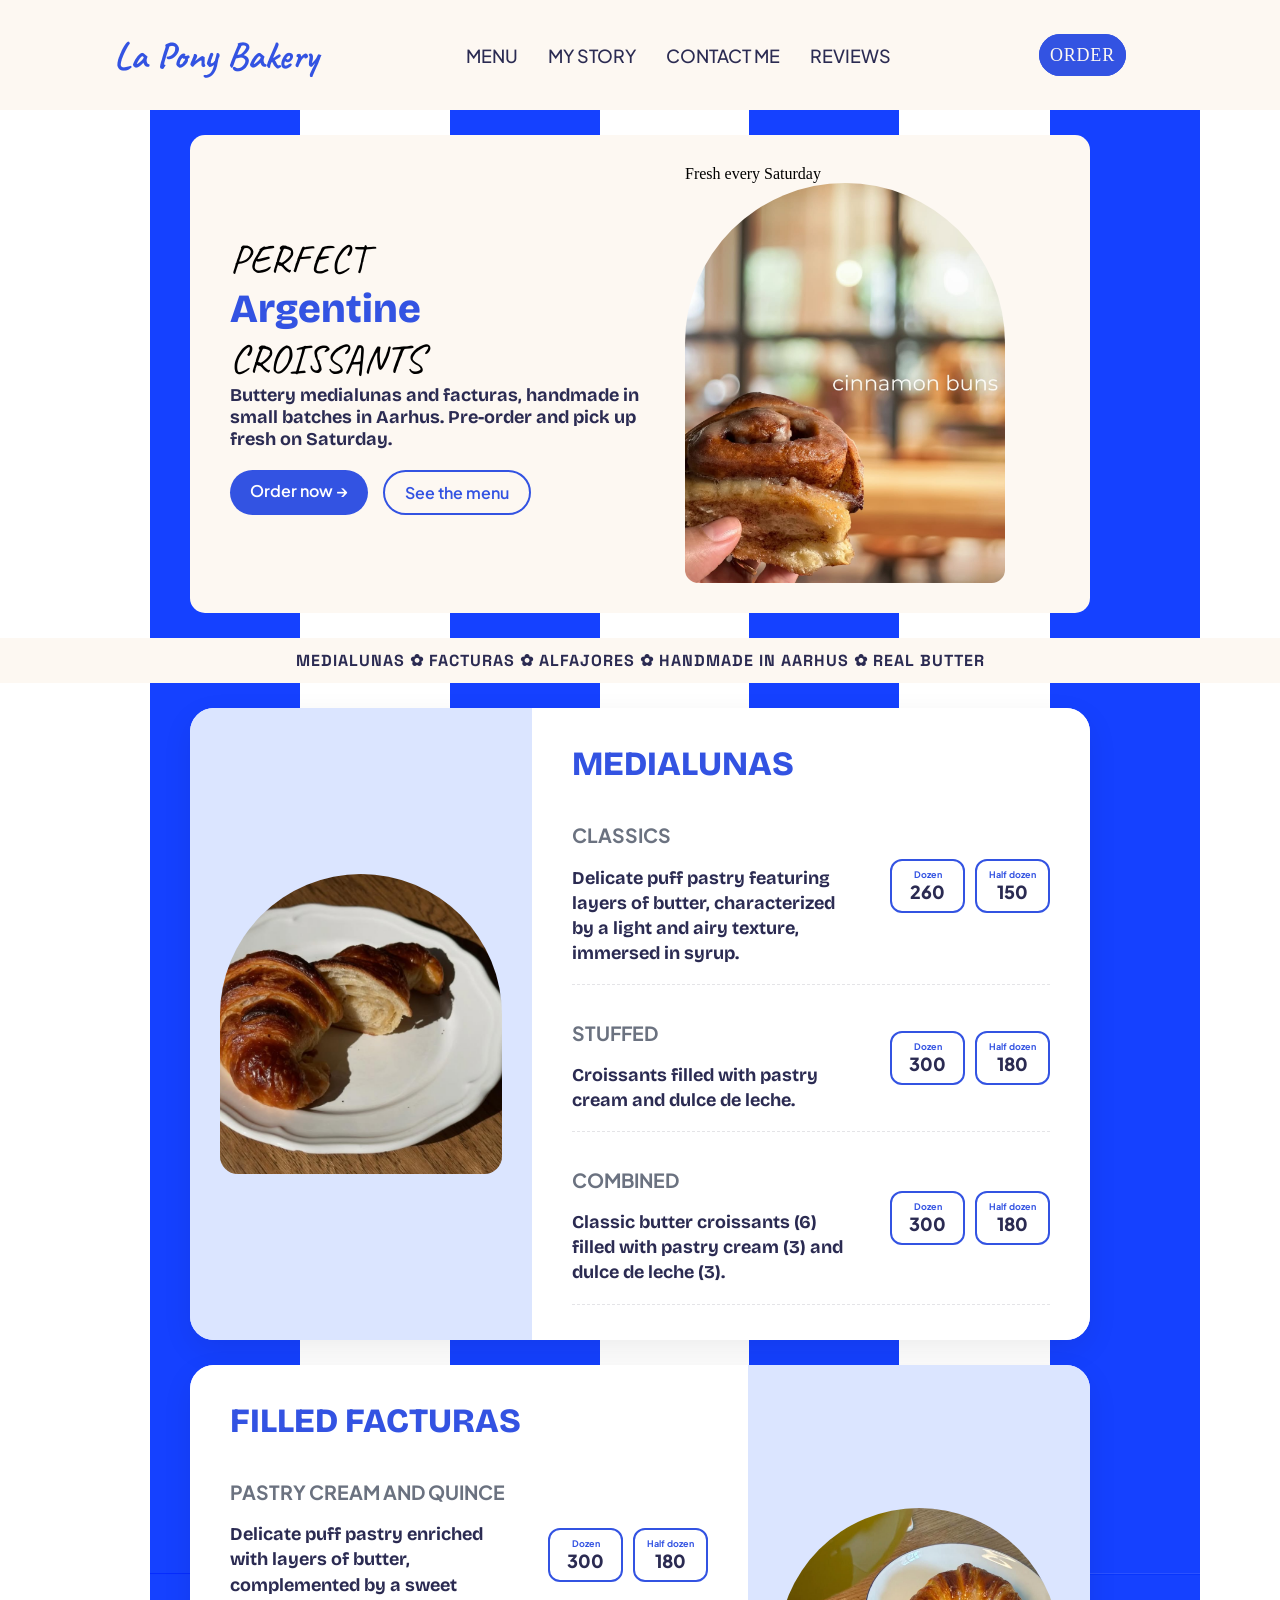
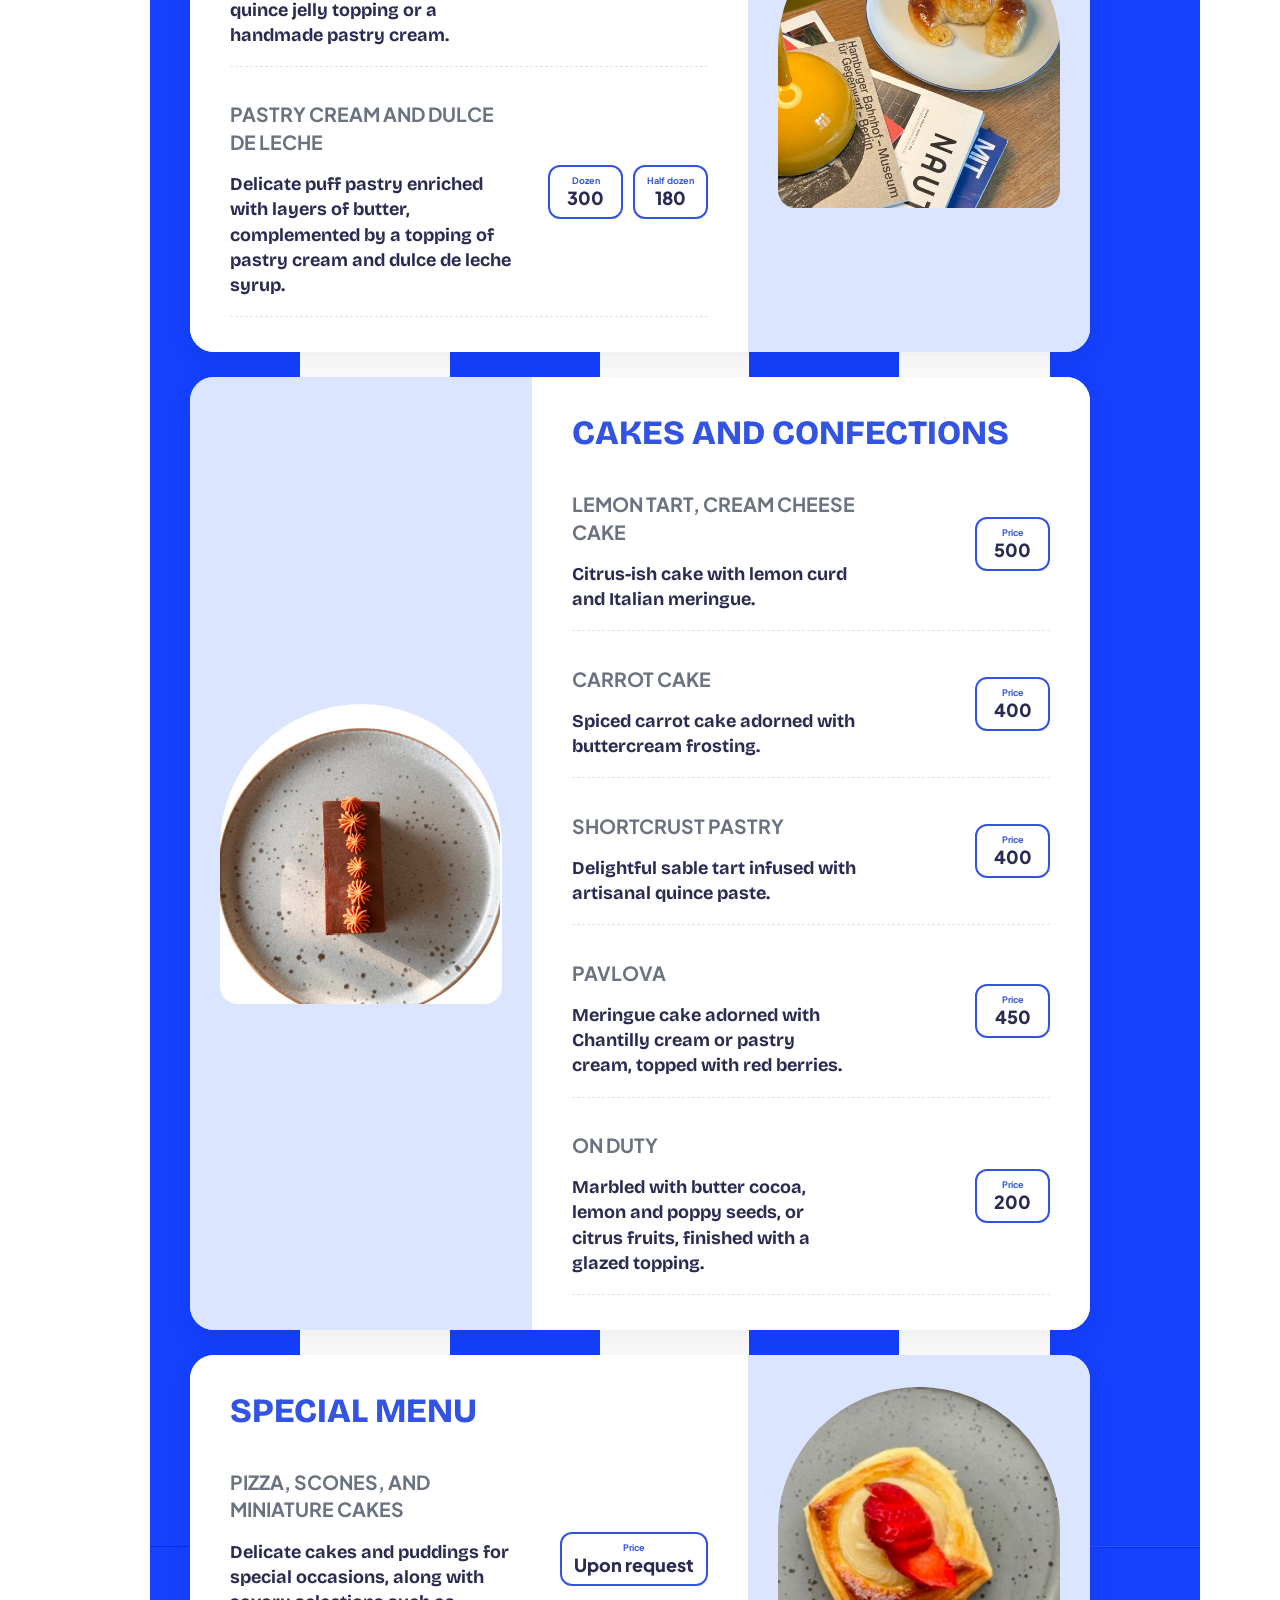
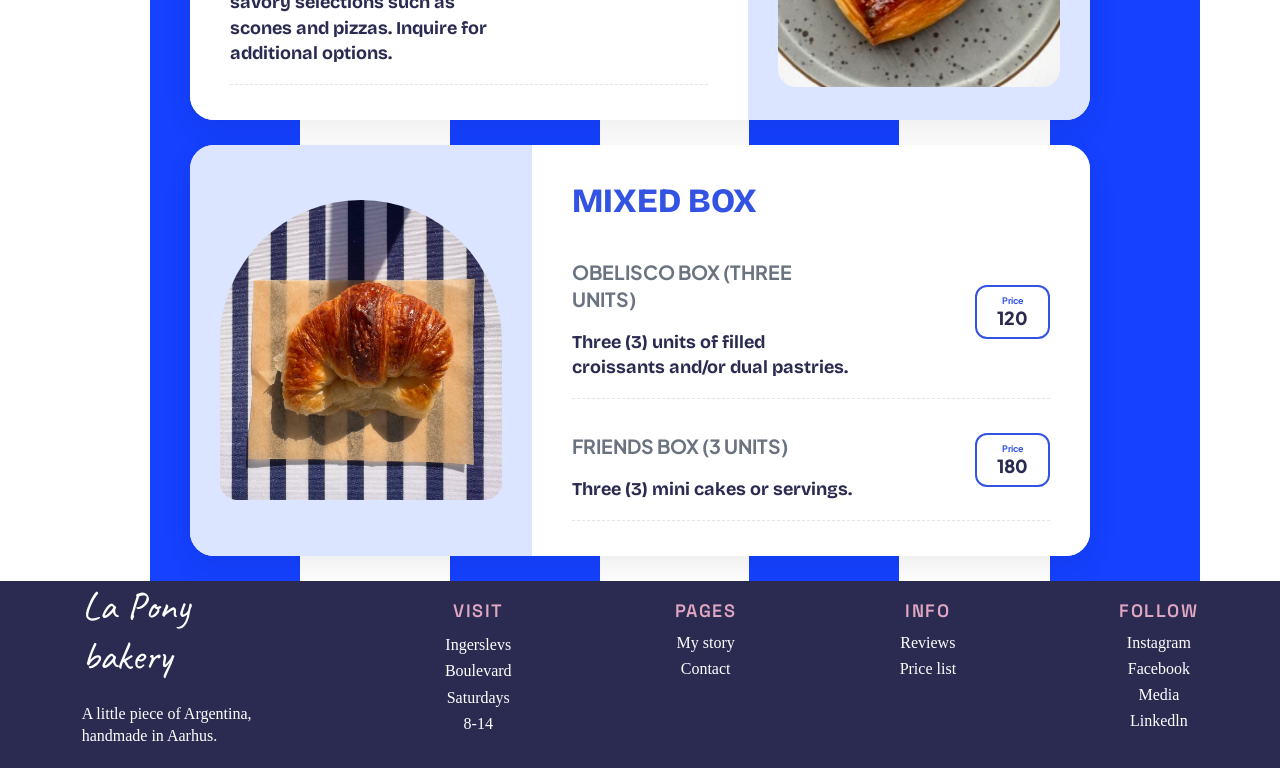
==== index.html @ 8ed0562e "Sprintproject" ====
<!DOCTYPE html>
<html lang="en">

<head>
    <meta charset="UTF-8">
    <meta name="viewport" content="width=device-width, initial-scale=1.0">
    <title> FRONT PAGE </title>
    <link rel="stylesheet" href="mystyle.css">

</head>

<body id="menu">

    <style>
        body {
            background-image: url(png/background.png);
        }
    </style>
    <header class="header">
        <!-- LEFT SIDE  -->
        <div class="nav-menu  ">
            <a href="index.html" class="nav-link  ">MENU</a>
            <a href="mystory.html" class="nav-link  ">MY STORY</a>
            <a href="info.html" class="nav-link ">CONTACT ME</a>
            <a href="https://www.google.com/maps/place//data=!4m3!3m2!1s0x464c3f00449b1f11:0xf7fa31e7b9a23604!12e1?source=g.page.m.nr._&utm_source=ig&laa=nmx-review-solicitation-recommendation-card"
                class="nav-link ">REVIEWS</a>

        </div>
        <!-- MIDDLE THE LOGO -->
        <div class="logo-container">
            <h1 class="h1">
                La Pony
            </h1>
            <h1 class="h1">
                Bakery
            </h1>

        </div>
        <!-- RIGHT SIDE  -->
        <div class="order "><a href="order.html" class="nav-link menu ">ORDER</a></div>
    </header>
    <main>
        <!-- MAIN HERO BANNER SECTION -->
        <section class="banner">

            <!-- LEFT COLUMN: HEADLINE, DESCRIPTION & CTA BUTTONS -->
            <div class="content">
                <!-- Main Section Headline -->
                <p class="title">
                    PERFECT <br>
                    <span class="h-word">Argentine</span> <br>
                    CROISSANTS
                </p>

                <!-- Short Description Paragraph -->
                <p class="text">
                    Buttery medialunas and facturas, handmade in
                    small batches in Aarhus. Pre-order and pick up
                    fresh on Saturday.
                </p>

                <!-- Action Buttons Container -->
                <div class="buttons">
                    <a href="order.html" class="btn-primary">Order now &rarr;</a>
                    <a href="index.html" class="btn-secondary">See the menu</a>
                </div>
            </div>

            <!-- RIGHT COLUMN: CROISSANT IMAGE WITH BADGE -->
            <div class="hero-media">
                <div class="image-wrapper">
                    <!-- Pink Circular Badge Overlay -->
                    <span class="badge-fresh">Fresh every Saturday</span>

                    <!-- Main Product Image -->
                    <img src="png/cinnamonbuns.jpg" alt="Fresh Argentine Croissants" class="hero-img">
                </div>
            </div>

        </section>

        <!-- BOTTOM BLUE BANNER BAR -->
        <div class="ticker-bar">
            <p>
                MEDIALUNAS &#10047; FACTURAS &#10047; ALFAJORES &#10047; HANDMADE IN AARHUS &#10047; REAL BUTTER
            </p>
        </div>

        <!-- 1. SECTION (Image on the left) -->
        <div class="container">
            <div class="column image-col">
                <div class="image">
                    <img src="png/picture1.jpg" alt="Medialunas croissant" height="300" width="300">
                </div>
            </div>

            <div class="column content-col">
                <h1 class="heading">MEDIALUNAS</h1>

                <div class="item-row">
                    <div class="description">
                        <h2>CLASSICS</h2>
                        <p class="text">Delicate puff pastry featuring layers of butter, characterized by a light and
                            airy texture, immersed in syrup.</p>
                    </div>
                    <div class="price">
                        <div class="dozen">
                            <span class="price-label">Dozen</span>
                            <span class="price-num">260</span>
                        </div>
                        <div class="dozen">
                            <span class="price-label">Half dozen</span>
                            <span class="price-num">150</span>
                        </div>
                    </div>
                </div>

                <div class="item-row">
                    <div class="description">
                        <h2>STUFFED</h2>
                        <p class="text">Croissants filled with pastry cream and dulce de leche.</p>
                    </div>
                    <div class="price">
                        <div class="dozen">
                            <span class="price-label">Dozen</span>
                            <span class="price-num">300</span>
                        </div>
                        <div class="dozen">
                            <span class="price-label">Half dozen</span>
                            <span class="price-num">180</span>
                        </div>
                    </div>
                </div>

                <div class="item-row">
                    <div class="description">
                        <h2>COMBINED</h2>
                        <p class="text">Classic butter croissants (6) filled with pastry cream (3) and dulce de leche
                            (3).</p>
                    </div>
                    <div class="price">
                        <div class="dozen">
                            <span class="price-label">Dozen</span>
                            <span class="price-num">300</span>
                        </div>
                        <div class="dozen">
                            <span class="price-label">Half dozen</span>
                            <span class="price-num">180</span>
                        </div>
                    </div>
                </div>
            </div>
        </div>

        <!-- 2. SECTION (Image on the right - reversed) -->
        <div class="container reverse">
            <div class="column image-col">
                <div class="image">
                    <img src="png/picture2.jpg" alt="Filled Facturas" height="300" width="300">
                </div>
            </div>

            <div class="column content-col">
                <h1 class="heading">FILLED FACTURAS</h1>

                <div class="item-row">
                    <div class="description">
                        <h2>PASTRY CREAM AND QUINCE</h2>
                        <p class="text">Delicate puff pastry enriched with layers of butter, complemented by a sweet
                            quince jelly topping or a handmade pastry cream.</p>
                    </div>
                    <div class="price">
                        <div class="dozen">
                            <span class="price-label">Dozen</span>
                            <span class="price-num">300</span>
                        </div>
                        <div class="dozen">
                            <span class="price-label">Half dozen</span>
                            <span class="price-num">180</span>
                        </div>
                    </div>
                </div>

                <div class="item-row">
                    <div class="description">
                        <h2>PASTRY CREAM AND DULCE DE LECHE</h2>
                        <p class="text">Delicate puff pastry enriched with layers of butter, complemented by a topping
                            of pastry cream and dulce de leche syrup.</p>
                    </div>
                    <div class="price">
                        <div class="dozen">
                            <span class="price-label">Dozen</span>
                            <span class="price-num">300</span>
                        </div>
                        <div class="dozen">
                            <span class="price-label">Half dozen</span>
                            <span class="price-num">180</span>
                        </div>
                    </div>
                </div>
            </div>
        </div>

        <!-- 3. SECTION (Image on the left) -->
        <div class="container">
            <div class="column image-col">
                <div class="image">
                    <img src="png/picture3.jpg" alt="Cakes and Confections" height="300" width="300">
                </div>
            </div>

            <div class="column content-col">
                <h1 class="heading">CAKES AND CONFECTIONS</h1>

                <div class="item-row">
                    <div class="description">
                        <h2>LEMON TART, CREAM CHEESE CAKE</h2>
                        <p class="text">Citrus-ish cake with lemon curd and Italian meringue.</p>
                    </div>
                    <div class="price">
                        <div class="dozen">
                            <span class="price-label">Price</span>
                            <span class="price-num">500</span>
                        </div>
                    </div>
                </div>

                <div class="item-row">
                    <div class="description">
                        <h2>CARROT CAKE</h2>
                        <p class="text">Spiced carrot cake adorned with buttercream frosting.</p>
                    </div>
                    <div class="price">
                        <div class="dozen">
                            <span class="price-label">Price</span>
                            <span class="price-num">400</span>
                        </div>
                    </div>
                </div>

                <div class="item-row">
                    <div class="description">
                        <h2>SHORTCRUST PASTRY</h2>
                        <p class="text">Delightful sable tart infused with artisanal quince paste.</p>
                    </div>
                    <div class="price">
                        <div class="dozen">
                            <span class="price-label">Price</span>
                            <span class="price-num">400</span>
                        </div>
                    </div>
                </div>

                <div class="item-row">
                    <div class="description">
                        <h2>PAVLOVA</h2>
                        <p class="text">Meringue cake adorned with Chantilly cream or pastry cream, topped with red
                            berries.</p>
                    </div>
                    <div class="price">
                        <div class="dozen">
                            <span class="price-label">Price</span>
                            <span class="price-num">450</span>
                        </div>
                    </div>
                </div>

                <div class="item-row">
                    <div class="description">
                        <h2>ON DUTY</h2>
                        <p class="text">Marbled with butter cocoa, lemon and poppy seeds, or citrus fruits, finished
                            with a glazed topping.</p>
                    </div>
                    <div class="price">
                        <div class="dozen">
                            <span class="price-label">Price</span>
                            <span class="price-num">200</span>
                        </div>
                    </div>
                </div>
            </div>
        </div>

        <!-- 4. SECTION (Image on the right - reversed) -->
        <div class="container reverse">
            <div class="column image-col">
                <div class="image">
                    <img src="png/picture4.jpg" alt="Special Menu" height="300" width="300">
                </div>
            </div>

            <div class="column content-col">
                <h1 class="heading">SPECIAL MENU</h1>

                <div class="item-row">
                    <div class="description">
                        <h2>PIZZA, SCONES, AND MINIATURE CAKES</h2>
                        <p class="text">Delicate cakes and puddings for special occasions, along with savory selections
                            such as scones and pizzas. Inquire for additional options.</p>
                    </div>
                    <div class="price">
                        <div class="dozen">
                            <span class="price-label">Price</span>
                            <span class="price-num">Upon request</span>
                        </div>
                    </div>
                </div>
            </div>
        </div>

        <!-- 5. SECTION (Image on the left) -->
        <div class="container">
            <div class="column image-col">
                <div class="image">
                    <img src="png/picture6.jpg" alt="Mixed Box" height="300" width="300">
                </div>
            </div>

            <div class="column content-col">
                <h1 class="heading">MIXED BOX</h1>

                <div class="item-row">
                    <div class="description">
                        <h2>OBELISCO BOX (THREE UNITS)</h2>
                        <p class="text">Three (3) units of filled croissants and/or dual pastries.</p>
                    </div>
                    <div class="price">
                        <div class="dozen">
                            <span class="price-label">Price</span>
                            <span class="price-num">120</span>
                        </div>
                    </div>
                </div>

                <div class="item-row">
                    <div class="description">
                        <h2>FRIENDS BOX (3 UNITS)</h2>
                        <p class="text">Three (3) mini cakes or servings.</p>
                    </div>
                    <div class="price">
                        <div class="dozen">
                            <span class="price-label">Price</span>
                            <span class="price-num">180</span>
                        </div>
                    </div>
                </div>
            </div>
        </div>
    </main>

    <footer>
        <div class="block1">
            <p class="title">La Pony bakery</p>
            <br>
            <p> A little piece of Argentina, handmade in Aarhus.</p>
        </div>
        <div class=" block2">
            <h3>VISIT</h3>
            <p>Ingerslevs</p>
            <p>Boulevard</p>
            <p>Saturdays</p>
            <p>8-14</p>
        </div>
        <div class="block3">
            <h3>PAGES</h3>
            <a href="mystory.html"> My story</a>
            <a href="info.html">Contact</a>
        </div>

        <div class="block4">
            <h3>INFO</h3>
            <a
                href="https://www.google.com/maps/place//data=!4m3!3m2!1s0x464c3f00449b1f11:0xf7fa31e7b9a23604!12e1?source=g.page.m.nr._&utm_source=ig&laa=nmx-review-solicitation-recommendation-card">
                Reviews</a>
            <a
                href="https://www.canva.com/design/DAHSEZDelIo/GTFULFVSmqvX0T4aculZ_w/view?utm_content=DAHSEZDelIo&utm_campaign=designshare&utm_medium=link2&utm_source=uniquelinks&utlId=h3fa46554ab">Price
                list</a>
        </div>

        <div class="block5">
            <h3>FOLLOW </h3>
            <a href="https://www.instagram.com/laponybakery/"> Instagram </a>
            <a href="https://www.facebook.com/p/La-Pony-Bakery-61581378612343/"> Facebook</a>
            <a
                href="https://www.clarin.com/sociedad/cambio-finanzas-panaderia-argentina-vende-medialunas-ciudades-felices-mundo_0_UE9gDgPMRo.html">
                Media</a>
            <a href="https://www.linkedin.com/in/valeria-vanesa-ramirez/"> Linkedln </a>


        </div>

    </footer>



</body>

</html>
---- mystyle.css ----
/* HEADER */
@import url('https://fonts.googleapis.com/css2?family=Anton&display=swap');
@import url('https://fonts.googleapis.com/css2?family=Bricolage+Grotesque:opsz,wght@12..96,200..800&display=swap');
@import url('https://fonts.googleapis.com/css2?family=Lora:ital,wght@0,400..700;1,400..700&family=Oswald:wght@200..700&family=Plus+Jakarta+Sans:ital,wght@0,200..800;1,200..800&display=swap');
@import url('https://fonts.googleapis.com/css2?family=Caveat:wght@400..700&family=Lora:ital,wght@0,400..700;1,400..700&family=Oswald:wght@200..700&family=Plus+Jakarta+Sans:ital,wght@0,200..800;1,200..800&display=swap');
@import url('https://fonts.googleapis.com/css2?family=Caveat:wght@400..700&family=Lora:ital,wght@0,400..700;1,400..700&family=Oswald:wght@200..700&family=Plus+Jakarta+Sans:ital,wght@0,200..800;1,200..800&family=Space+Grotesk:wght@300..700&display=swap');

:root {
    --bg-cream: #fdf8f2;
    --text-dark: #2b2b52;
    --primary-blue: #3353e2;
    --blue-hover: #243ec4;
    --white: #ffffff;
    --pink: #E1A6C2;
}

body {
    background-image: url(png/background.png);
    margin: 0;

}

/* HEADER */
.logo {
    width: 100px;
    height: 60px;
}

.h1 {
    line-height: normal;
    margin: 0;
    font-family: 'Caveat', cursive;
    font-size: 38px;
    text-align: center;
    color: var(--primary-blue);
}


.logo-container {
    display: flex;
    flex-direction: row;
    align-items: center;
    justify-content: center;
    gap: 10px;
    white-space: nowrap;
}

.header {
    width: 100%;
    min-height: 110px;
    padding: 20px 40px;
    background-color: var(--bg-cream);
    display: flex;
    flex-wrap: wrap;
    justify-content: space-around;
    align-items: center;
    box-sizing: border-box;

}

.nav-menu {
    display: flex;
    gap: 30px;
    /* Space between MENU, MY STORY, and CONTACT ME links */
    order: 1;
}

/* text for header menu  */
.plus-jakarta {
    font-family: "Plus Jakarta Sans", sans-serif;
    font-optical-sizing: auto;
    font-weight: 400;
    font-style: normal;
}

.nav-link {
    text-decoration: none;
    color: var(--text-dark);
    font-size: 18px;
    font-family: 'Plus Jakarta Sans', sans-serif;
    font-weight: 500;

}

.menu {
    font-family: Cambria, Cochin, Georgia, Times, 'Times New Roman', serif;
    border: 1px solid var(--primary-blue);
    background-color: #3353e2;
    border-radius: 25px;
    padding: 10px;
    color: var(--bg-cream);
}

.order {
    order: 3;
    padding-right: 40px;
    font-size: 14px;
    font-weight: 700;
    letter-spacing: 0.8px;

}

/* text for header title  la pony bakery */
.caveat {
    font-family: "Caveat", cursive;
    font-optical-sizing: auto;
    font-weight: 400;
    font-style: normal;

}

/* BANNER SECTION*/


.banner {
    background-color: var(--bg-cream, #fdf8f2);
    display: flex;
    align-items: center;
    justify-content: space-between;
    padding: 30px 40px;
    border-radius: 15px;
    max-width: 900px;
    margin: 25px auto;
    box-sizing: border-box;
}

.text2 {
    color: var(--primary-blue);

}

.h-word {
    font-family: 'Bricolage Grotesque', sans-serif;
    font-weight: 800;
    color: var(--primary-blue);
}

.content {
    flex: 1;
}

.buttons {
    display: flex;
    gap: 15px;
    margin-top: 20px;
}

.btn-primary {
    background-color: var(--primary-blue, #3353e2);
    color: var(--white, #ffffff);
    padding: 10px 20px;
    border-radius: 25px;
    text-decoration: none;
    font-family: "Plus Jakarta Sans", sans-serif;
    font-weight: 600;
}

.btn-secondary {
    color: var(--primary-blue, #3353e2);
    border: 2px solid var(--primary-blue, #3353e2);
    padding: 10px 20px;
    border-radius: 25px;
    text-decoration: none;
    font-family: "Plus Jakarta Sans", sans-serif;
    font-weight: 600;
}

.hero-media {
    flex: 1;
    display: flex;
    justify-content: center;
}

.image-wrapper {
    width: 100%;
    max-width: 320px;
}

.hero-img {
    width: 100%;
    border-radius: 180px 180px 15px 15px;
    display: block;
    object-fit: cover;
}

.ticker-bar {
    background-color: var(--bg-cream);
    color: var(--text-dark);
    width: 100%;
    text-align: center;
    padding: 12px 0;
}

.ticker-bar p {
    font-family: "Space Grotesk", sans-serif;
    font-size: 16px;
    font-weight: 700;
    margin: 0;
    letter-spacing: 1px;
}


/* BANNER SECTION*/

/* Menu section */

/* background and layout  */

.menu-header {
    background-color: #fdf8f2;
    padding: 20px 40px;
}

/* subtitle */

.subtitle {
    font-family: 'Caveat', cursive;
    color: #3353e2;
    font-size: 24px;
    display: block;
    margin-bottom: -5px;
}

/*main heading */

.main-title {
    font-family: 'Bricolage Grotesque', sans-serif;
    color: #2b2b52;
    font-size: 36px;
    font-weight: 800;
    margin: 0;
    line-height: 1;
}

/*menu container*/

/* MENU CONTAINER */

.container {
    max-width: 900px;
    display: flex;
    align-items: stretch;
    border-radius: 24px;
    box-shadow: 0px 10px 30px 0px rgba(0, 0, 0, 0.08);
    margin: 25px auto;
    padding: 0;
    background-color: var(--white);
    overflow: hidden;
    box-sizing: border-box;
}

.container.reverse {
    flex-direction: row-reverse;
}

.column {
    flex: 1;
    padding: 35px 40px;
    box-sizing: border-box;
    display: flex;
    flex-direction: column;
}

.column:first-child {
    flex: 0 0 38%;
    background-color: #dbe5ff;
    padding: 30px;
    display: flex;
    align-items: center;
    justify-content: center;
}

.image {
    padding: 0;
    margin: 0;
    position: relative;
    width: 100%;
}

.image img {
    width: 100%;
    border-radius: 160px 160px 20px 20px;
    display: block;
    object-fit: cover;
}

.badge {
    position: absolute;
    bottom: -10px;
    left: -10px;
    background-color: var(--pink);
    color: var(--text-dark);
    font-family: 'Caveat', cursive;
    font-size: 22px;
    width: 90px;
    height: 90px;
    border-radius: 50%;
    display: flex;
    align-items: center;
    justify-content: center;
    text-align: center;
    line-height: 1.1;
    transform: rotate(-10deg);
}

.heading {
    font-family: "Bricolage Grotesque", sans-serif;
    color: var(--primary-blue);
    font-size: 34px;
    font-weight: 800;
    margin: 0 0 4px 0;
}

.text {
    font-family: "Bricolage Grotesque", sans-serif;
    color: var(--text-dark);
    font-size: 18px;
    font-weight: 700;
    margin: 0 0 4px 0;
}

.description {
    font-family: "Plus Jakarta Sans", sans-serif;
    color: #6b7280;
    font-size: 13px;
    line-height: 1.4;
    margin-top: 4px;
    margin-bottom: 0;
}

.item-row {
    display: flex;
    justify-content: space-between;
    align-items: center;
    padding: 14px 0;
    border-bottom: 1px dashed #e4e4e7;
    width: 100%;
}

.item-row>div:first-child {
    max-width: 60%;
}

.price {
    display: flex;
    gap: 10px;
    flex-shrink: 0;
}

.dozen {
    border: 2px solid var(--primary-blue);
    background-color: var(--white);
    border-radius: 12px;
    padding: 8px 12px;
    text-align: center;
    min-width: 75px;
    box-sizing: border-box;
    cursor: pointer;
}

.dozen.active {
    background-color: var(--primary-blue);
    color: var(--white);
}

.dozen.active .price-label,
.dozen.active .price-num {
    color: var(--white);
}

.price-label {
    display: block;
    font-family: "Plus Jakarta Sans", sans-serif;
    font-size: 9px;
    font-weight: 700;
    color: var(--primary-blue);
}

.price-num {
    display: block;
    font-family: "Plus Jakarta Sans", sans-serif;
    font-size: 18px;
    font-weight: 800;
    color: var(--text-dark);
}

.card-footer {
    display: flex;
    justify-content: space-between;
    align-items: center;
    margin-top: 25px;
}

.btn-add-order {
    background-color: var(--primary-blue);
    color: var(--white);
    border: none;
    border-radius: 25px;
    padding: 12px 24px;
    font-family: "Plus Jakarta Sans", sans-serif;
    font-weight: 700;
    font-size: 15px;
    cursor: pointer;
}

.column.image-col {
    flex: 0 0 38%;
    background-color: #dbe5ff;
    padding: 30px;
    display: flex;
    align-items: center;
    justify-content: center;
}


.column.content-col {
    flex: 1;
    background-color: var(--white);
    padding: 35px 40px;
    box-sizing: border-box;
    display: flex;
    flex-direction: column;
}

/*  FOOTER */

footer {
    display: flex;
    text-decoration: none;
    background-color: var(--text-dark);
    justify-content: space-around;
    color: var(--white);
}

footer a {
    color: var(--white);
    text-decoration: none;
    display: block;
    margin-bottom: 8px;
}

footer a:hover {
    color: var(--white);
    text-decoration: none;

}

footer p {
    color: var(--white);
    margin: 4px 0;
    line-height: 1.4;
}

.title {
    line-height: normal;
    margin: 0;
    font-size: 40px;
    font-family: 'Caveat', cursive;

}

.block1 p:last-child {
    margin-bottom: 20px;
}

h3 {
    color: var(--pink);
    font-family: 'Space Grotesk', sans-serif;
    font-size: 18px;
    font-weight: 600;
    letter-spacing: 1.5px;
    margin-bottom: 12px;
}

/*  h3 font  */

.space-grotesk {
    font-family: "Space Grotesk", sans-serif;
    font-optical-sizing: auto;
    font-weight: 400;
    font-style: normal;
}

.block1 {
    max-width: 200px;
    margin: 0 auto;
}

.block2 {
    max-width: 100px;
    margin: 0 auto;
    text-align: center;
}

.block3 {
    max-width: 100px;
    margin: 0 auto;
    text-align: center;
}

.block4 {
    max-width: 100px;
    margin: 0 auto;
    text-align: center;
}

.block5 {
    max-width: 100px;
    margin: 0 auto;
    text-align: center;
}
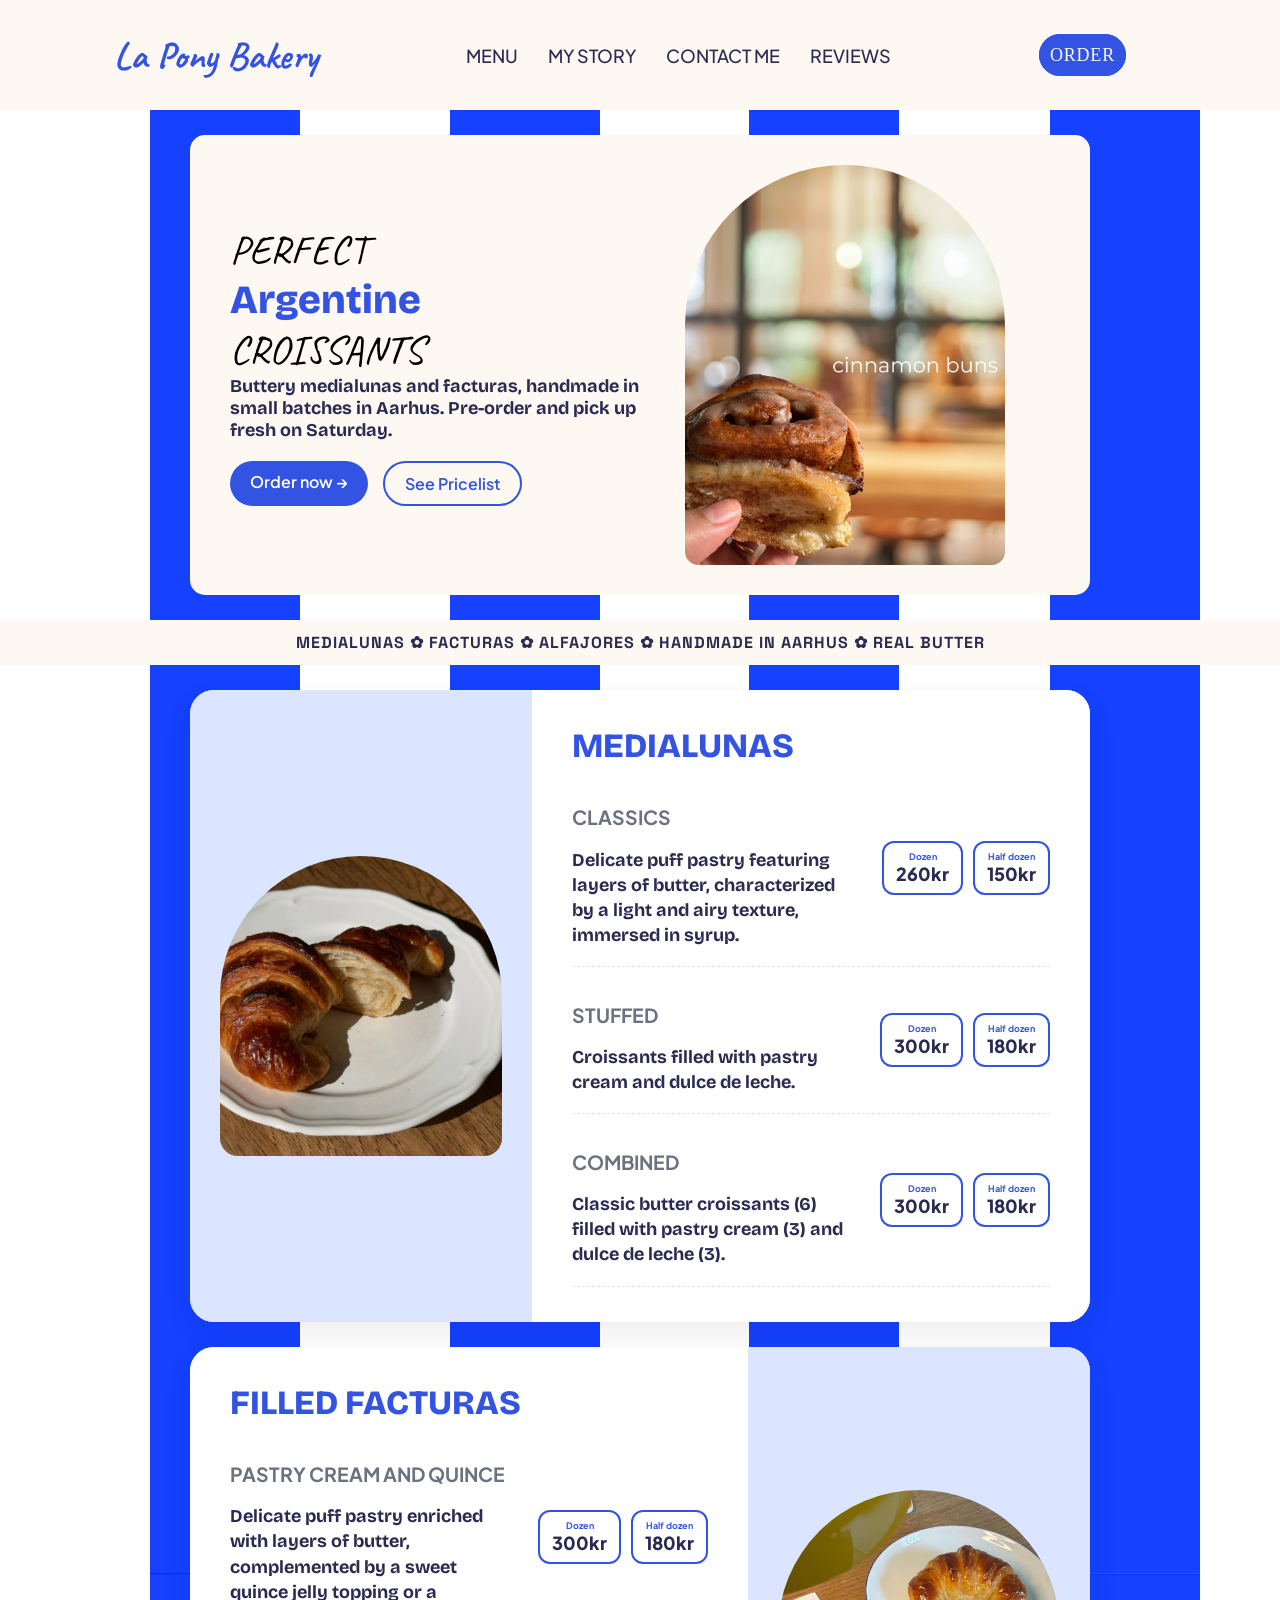
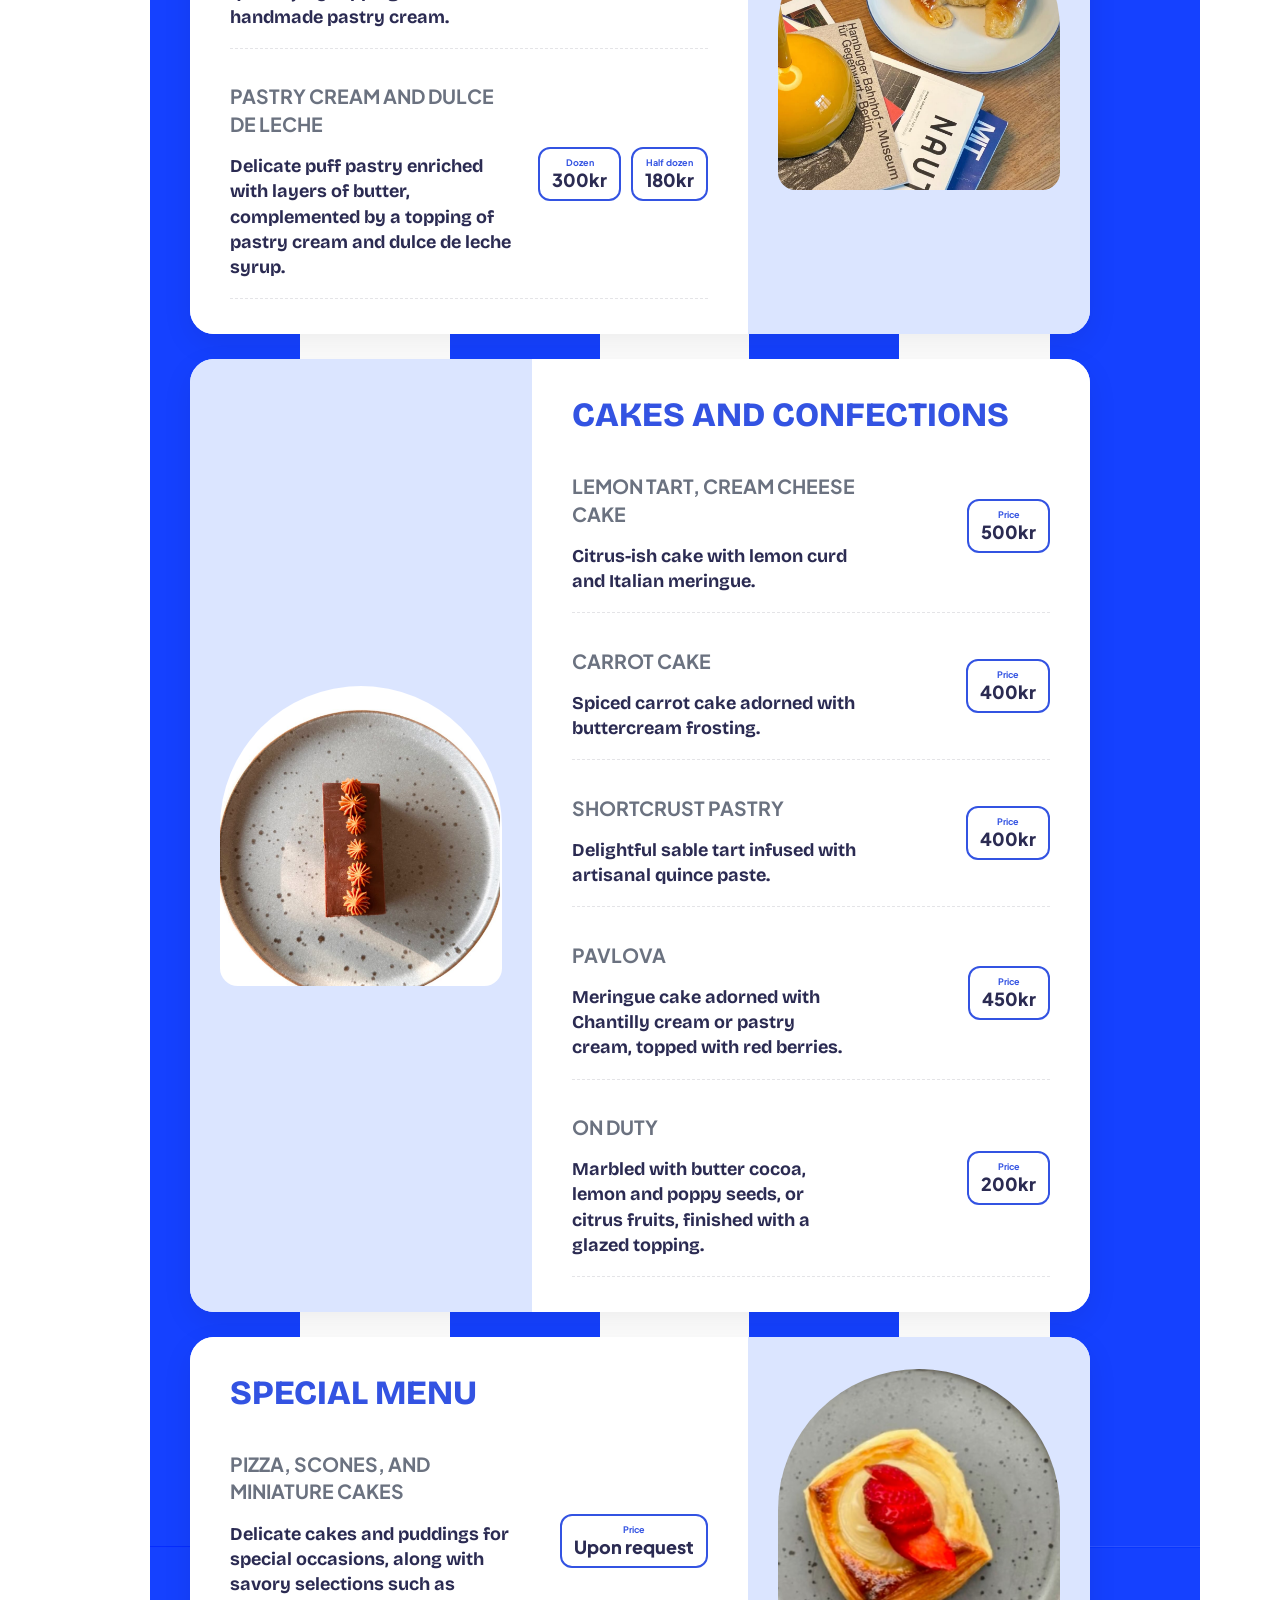
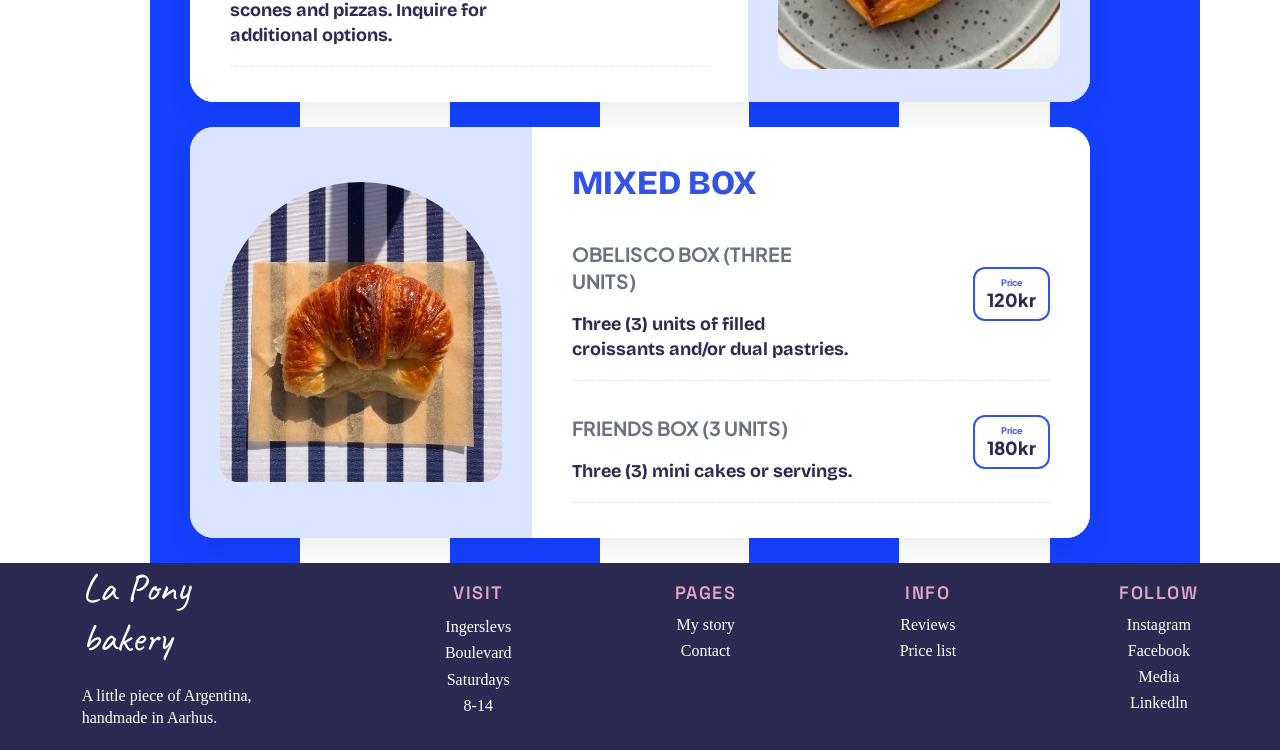
==== commit 44f64341: "Sprintproject_Version3" ====
--- a/index.html
+++ b/index.html
@@ -4,7 +4,8 @@
 <head>
     <meta charset="UTF-8">
     <meta name="viewport" content="width=device-width, initial-scale=1.0">
-    <title> FRONT PAGE </title>
+    <title>Homepage | Menu</title>
+    <link rel="icon" href="LOGO.jpg" type="image/svg+xml">
     <link rel="stylesheet" href="mystyle.css">
 
 </head>
@@ -37,7 +38,7 @@
 
         </div>
         <!-- RIGHT SIDE  -->
-        <div class="order "><a href="order.html" class="nav-link menu ">ORDER</a></div>
+        <div class="order "><a href="order.html" class="nav-link menu">ORDER</a></div>
     </header>
     <main>
         <!-- MAIN HERO BANNER SECTION -->
@@ -62,15 +63,13 @@
                 <!-- Action Buttons Container -->
                 <div class="buttons">
                     <a href="order.html" class="btn-primary">Order now &rarr;</a>
-                    <a href="index.html" class="btn-secondary">See the menu</a>
+                    <a href="https://www.canva.com/design/DAHSEZDelIo/GTFULFVSmqvX0T4aculZ_w/view?utm_content=DAHSEZDelIo&utm_campaign=designshare&utm_medium=link2&utm_source=uniquelinks&utlId=h3fa46554ab" class="btn-secondary" target="_blank">See Pricelist</a>
                 </div>
             </div>
 
             <!-- RIGHT COLUMN: CROISSANT IMAGE WITH BADGE -->
             <div class="hero-media">
                 <div class="image-wrapper">
-                    <!-- Pink Circular Badge Overlay -->
-                    <span class="badge-fresh">Fresh every Saturday</span>
 
                     <!-- Main Product Image -->
                     <img src="png/cinnamonbuns.jpg" alt="Fresh Argentine Croissants" class="hero-img">
@@ -106,11 +105,11 @@
                     <div class="price">
                         <div class="dozen">
                             <span class="price-label">Dozen</span>
-                            <span class="price-num">260</span>
-                        </div>
-                        <div class="dozen">
-                            <span class="price-label">Half dozen</span>
-                            <span class="price-num">150</span>
+                            <span class="price-num">260kr</span>
+                        </div>
+                        <div class="dozen">
+                            <span class="price-label">Half dozen</span>
+                            <span class="price-num">150kr</span>
                         </div>
                     </div>
                 </div>
@@ -123,11 +122,11 @@
                     <div class="price">
                         <div class="dozen">
                             <span class="price-label">Dozen</span>
-                            <span class="price-num">300</span>
-                        </div>
-                        <div class="dozen">
-                            <span class="price-label">Half dozen</span>
-                            <span class="price-num">180</span>
+                            <span class="price-num">300kr</span>
+                        </div>
+                        <div class="dozen">
+                            <span class="price-label">Half dozen</span>
+                            <span class="price-num">180kr</span>
                         </div>
                     </div>
                 </div>
@@ -141,11 +140,11 @@
                     <div class="price">
                         <div class="dozen">
                             <span class="price-label">Dozen</span>
-                            <span class="price-num">300</span>
-                        </div>
-                        <div class="dozen">
-                            <span class="price-label">Half dozen</span>
-                            <span class="price-num">180</span>
+                            <span class="price-num">300kr</span>
+                        </div>
+                        <div class="dozen">
+                            <span class="price-label">Half dozen</span>
+                            <span class="price-num">180kr</span>
                         </div>
                     </div>
                 </div>
@@ -172,11 +171,11 @@
                     <div class="price">
                         <div class="dozen">
                             <span class="price-label">Dozen</span>
-                            <span class="price-num">300</span>
-                        </div>
-                        <div class="dozen">
-                            <span class="price-label">Half dozen</span>
-                            <span class="price-num">180</span>
+                            <span class="price-num">300kr</span>
+                        </div>
+                        <div class="dozen">
+                            <span class="price-label">Half dozen</span>
+                            <span class="price-num">180kr</span>
                         </div>
                     </div>
                 </div>
@@ -190,11 +189,11 @@
                     <div class="price">
                         <div class="dozen">
                             <span class="price-label">Dozen</span>
-                            <span class="price-num">300</span>
-                        </div>
-                        <div class="dozen">
-                            <span class="price-label">Half dozen</span>
-                            <span class="price-num">180</span>
+                            <span class="price-num">300kr</span>
+                        </div>
+                        <div class="dozen">
+                            <span class="price-label">Half dozen</span>
+                            <span class="price-num">180kr</span>
                         </div>
                     </div>
                 </div>
@@ -220,7 +219,7 @@
                     <div class="price">
                         <div class="dozen">
                             <span class="price-label">Price</span>
-                            <span class="price-num">500</span>
+                            <span class="price-num">500kr</span>
                         </div>
                     </div>
                 </div>
@@ -233,7 +232,7 @@
                     <div class="price">
                         <div class="dozen">
                             <span class="price-label">Price</span>
-                            <span class="price-num">400</span>
+                            <span class="price-num">400kr</span>
                         </div>
                     </div>
                 </div>
@@ -246,7 +245,7 @@
                     <div class="price">
                         <div class="dozen">
                             <span class="price-label">Price</span>
-                            <span class="price-num">400</span>
+                            <span class="price-num">400kr</span>
                         </div>
                     </div>
                 </div>
@@ -260,7 +259,7 @@
                     <div class="price">
                         <div class="dozen">
                             <span class="price-label">Price</span>
-                            <span class="price-num">450</span>
+                            <span class="price-num">450kr</span>
                         </div>
                     </div>
                 </div>
@@ -274,7 +273,7 @@
                     <div class="price">
                         <div class="dozen">
                             <span class="price-label">Price</span>
-                            <span class="price-num">200</span>
+                            <span class="price-num">200kr</span>
                         </div>
                     </div>
                 </div>
@@ -327,7 +326,7 @@
                     <div class="price">
                         <div class="dozen">
                             <span class="price-label">Price</span>
-                            <span class="price-num">120</span>
+                            <span class="price-num">120kr</span>
                         </div>
                     </div>
                 </div>
@@ -340,7 +339,7 @@
                     <div class="price">
                         <div class="dozen">
                             <span class="price-label">Price</span>
-                            <span class="price-num">180</span>
+                            <span class="price-num">180kr</span>
                         </div>
                     </div>
                 </div>
--- a/mystyle.css
+++ b/mystyle.css
@@ -51,6 +51,9 @@
     padding: 20px 40px;
     background-color: var(--bg-cream);
     display: flex;
+    position: sticky;
+    top: 0;
+    z-index: 1000;
     flex-wrap: wrap;
     justify-content: space-around;
     align-items: center;
@@ -81,6 +84,7 @@
     font-weight: 500;
 
 }
+
 
 .menu {
     font-family: Cambria, Cochin, Georgia, Times, 'Times New Roman', serif;
@@ -363,7 +367,9 @@
     color: var(--white);
 }
 
-.dozen.active .price-label,
+.dozen.active .price-label {
+    color: var(--white);
+}
 .dozen.active .price-num {
     color: var(--white);
 }
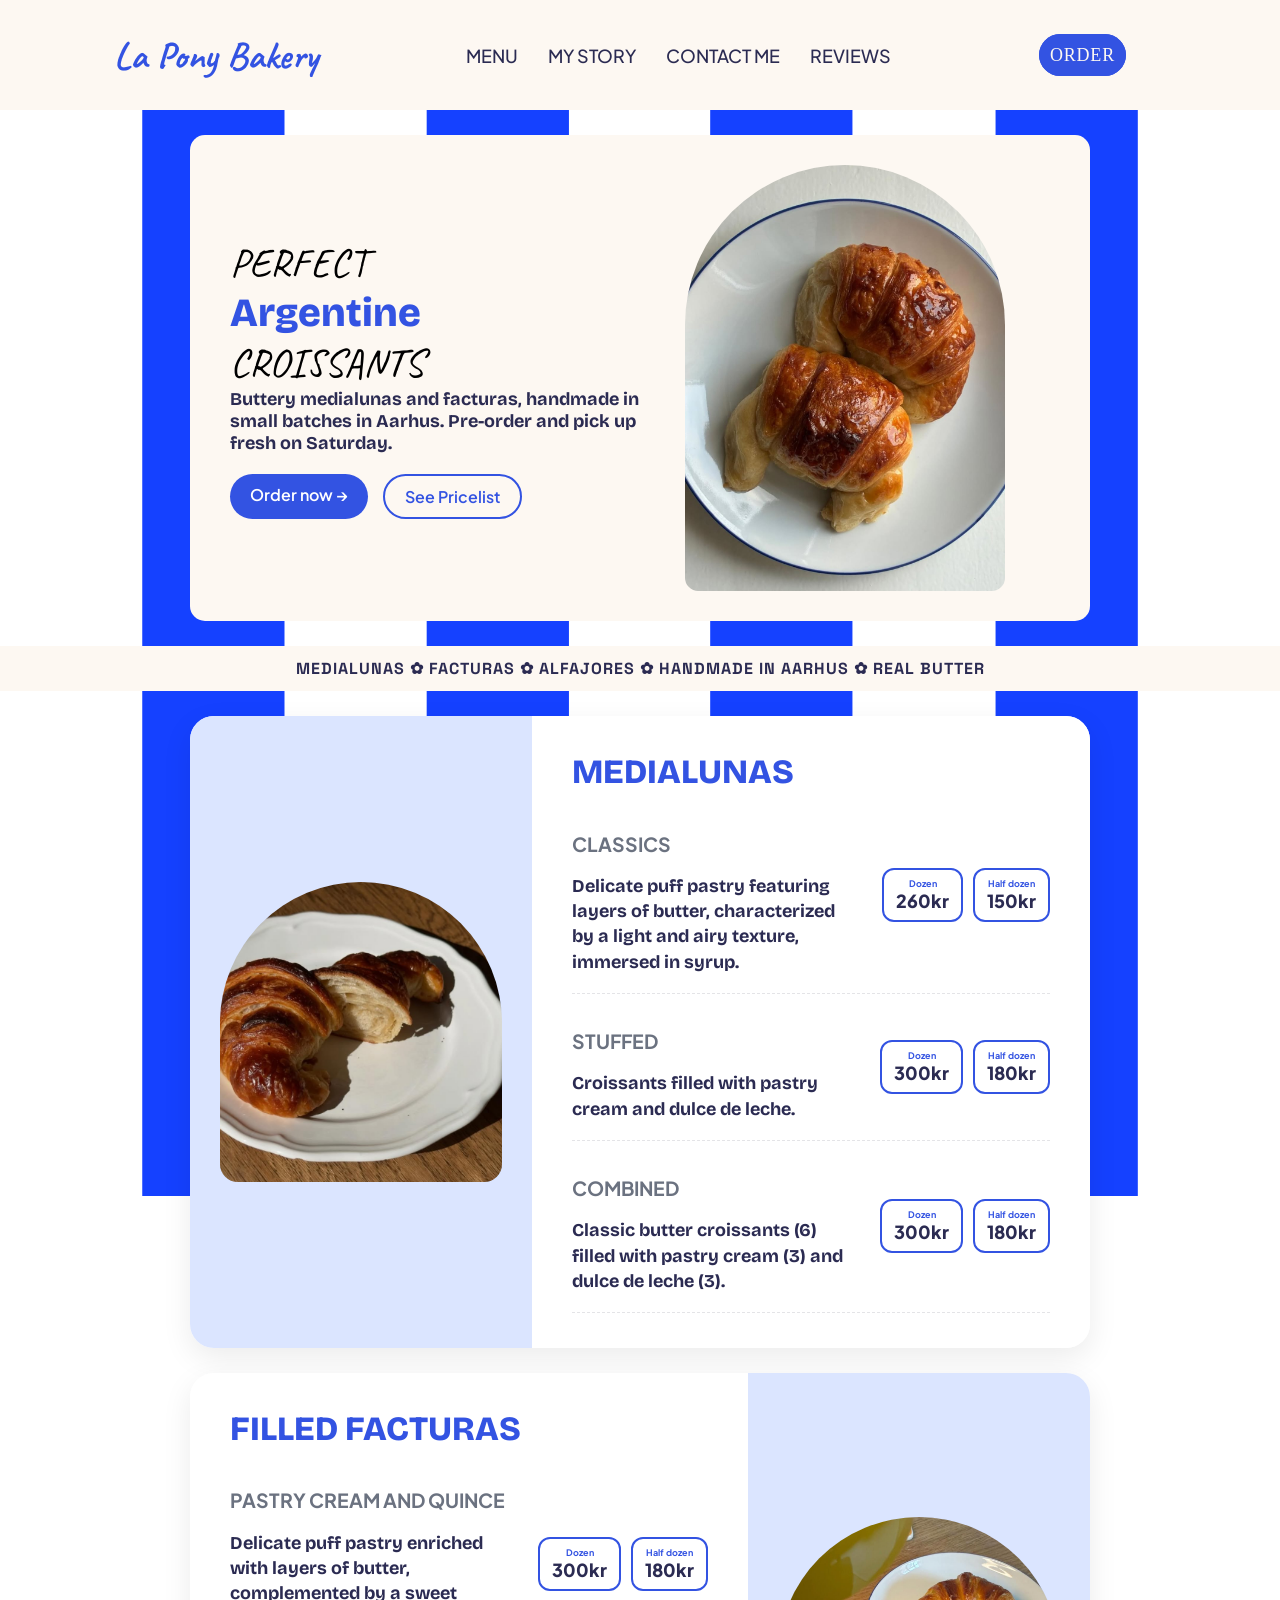
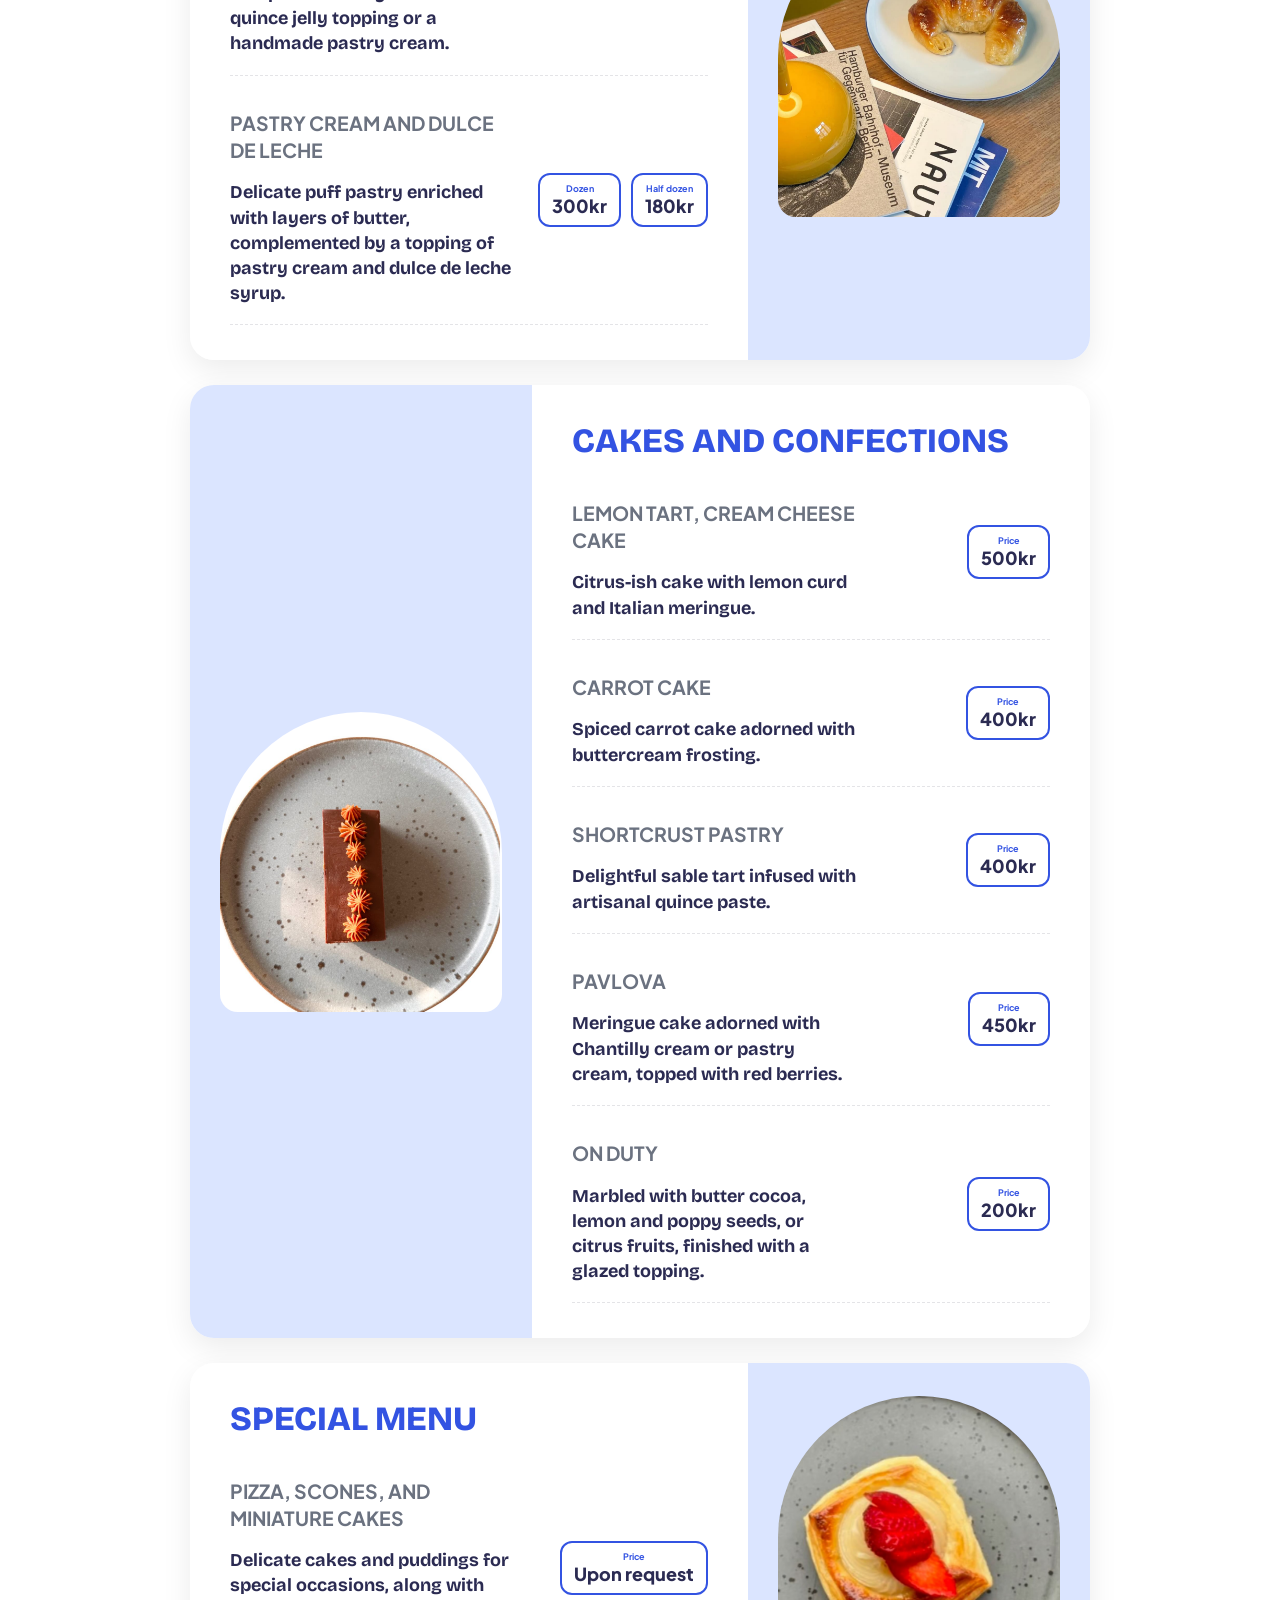
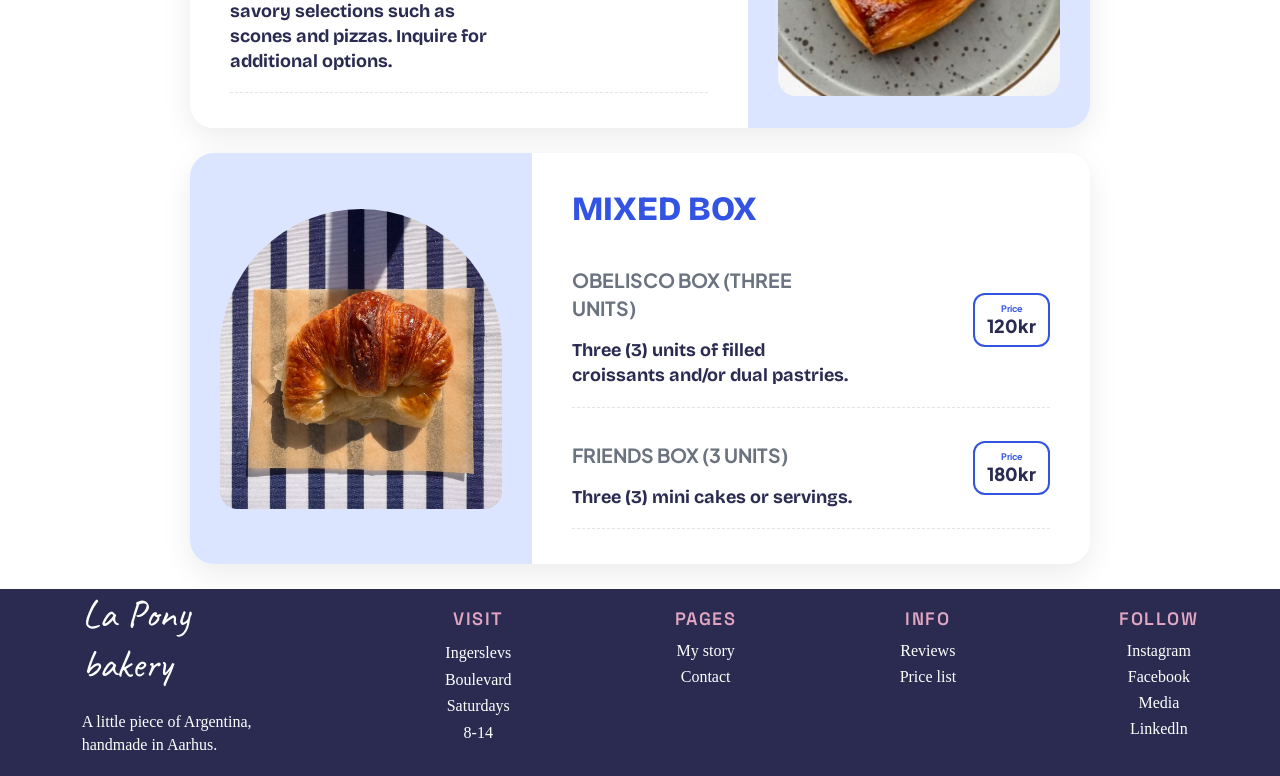
==== commit afcb866c: "Sprintproject_VERSION4" ====
--- a/index.html
+++ b/index.html
@@ -72,7 +72,7 @@
                 <div class="image-wrapper">
 
                     <!-- Main Product Image -->
-                    <img src="png/cinnamonbuns.jpg" alt="Fresh Argentine Croissants" class="hero-img">
+                    <img src="kroasant_files/LECROISSANT.jpg" alt="Fresh Argentine Croissants" class="hero-img">
                 </div>
             </div>
 
--- a/mystyle.css
+++ b/mystyle.css
@@ -16,8 +16,12 @@
 
 body {
     background-image: url(png/background.png);
+    background-repeat: no-repeat;
+    background-size: cover;
+    background-position: center;
+    background-attachment: fixed;
     margin: 0;
-
+    min-height: 100vh;
 }
 
 /* HEADER */
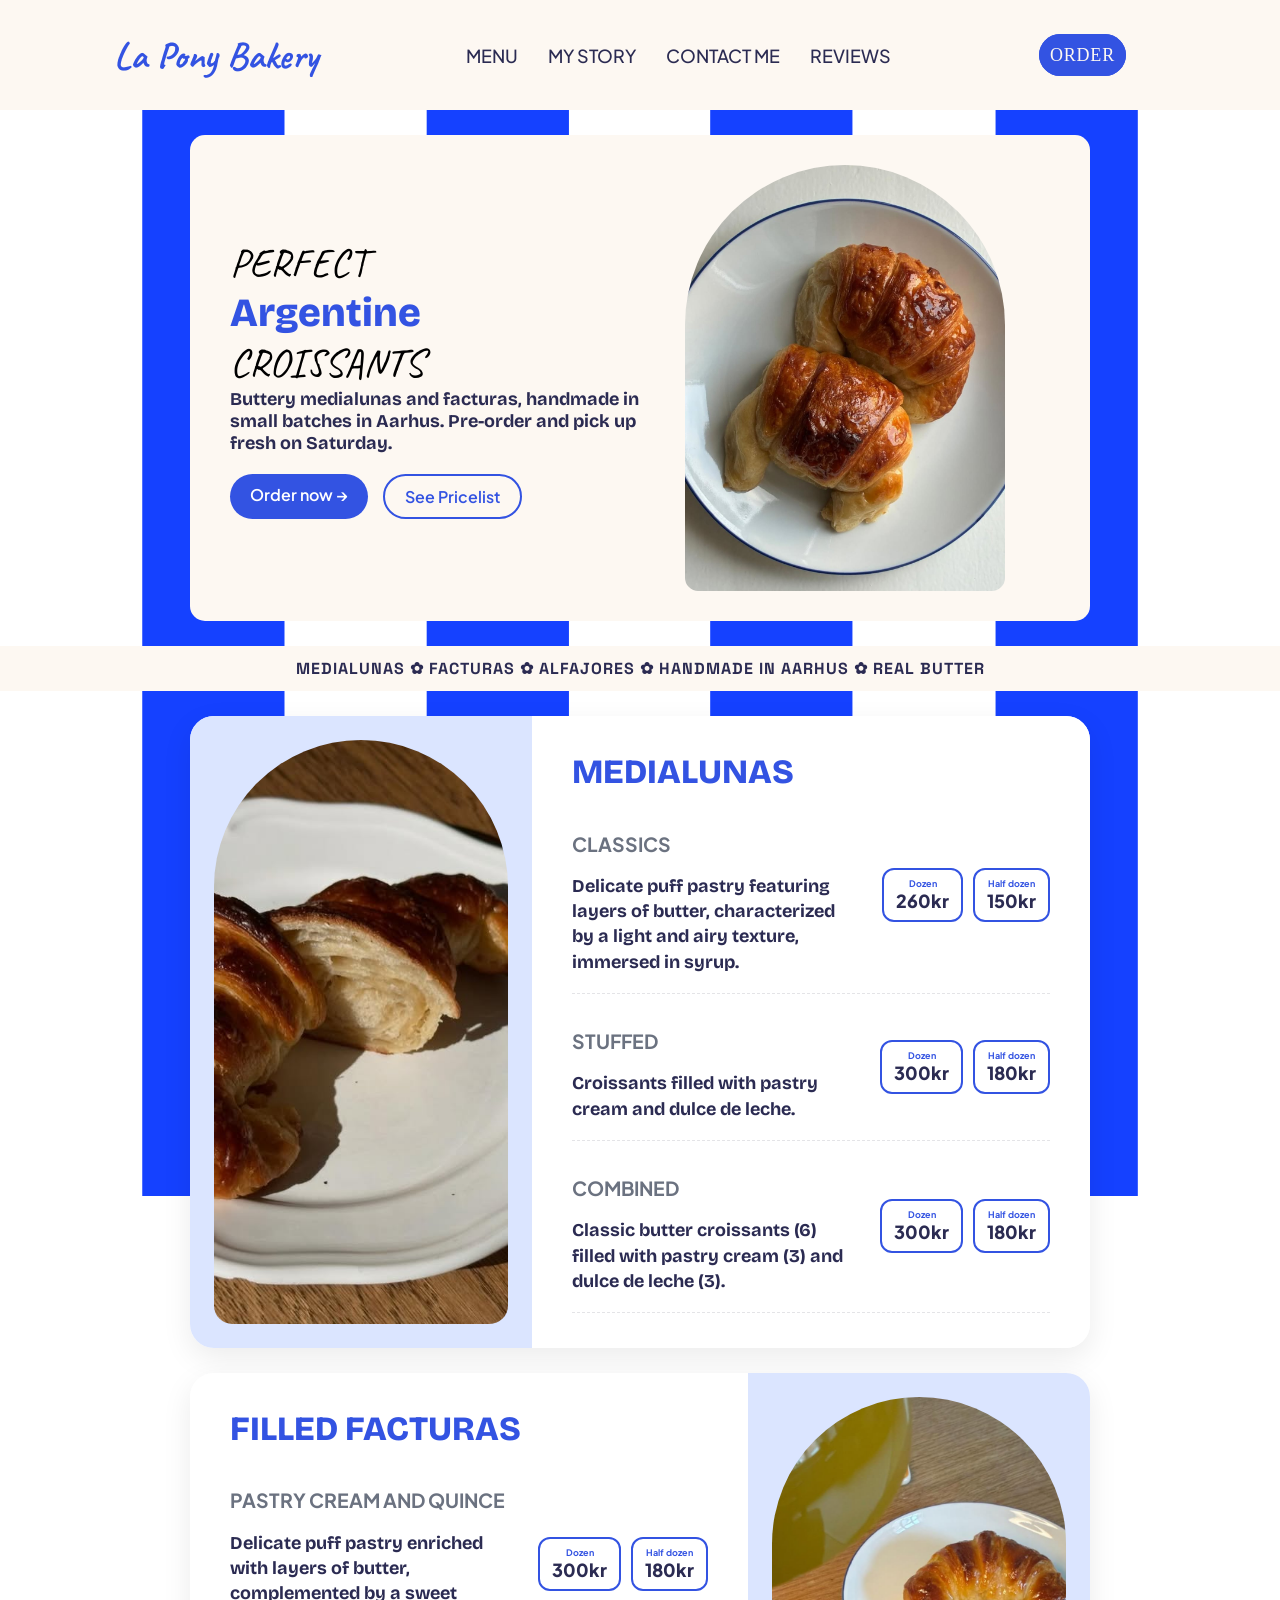
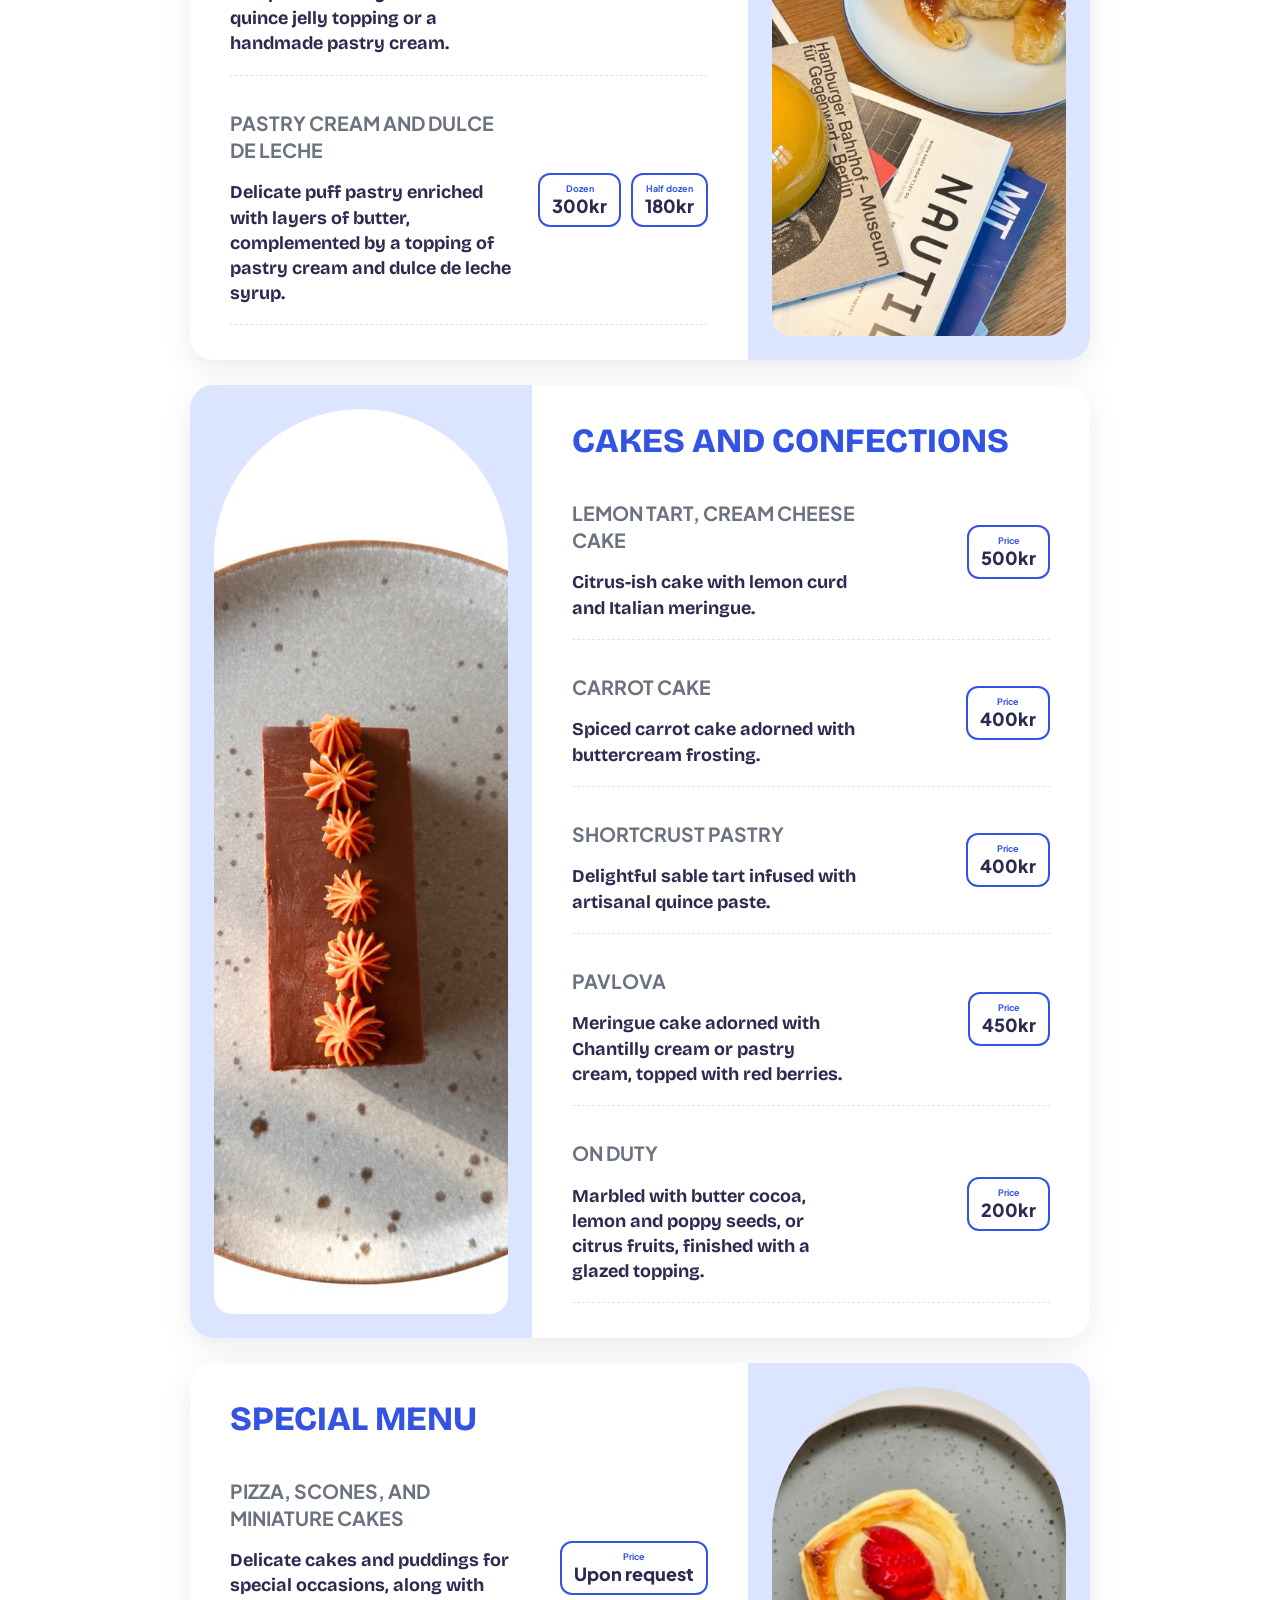
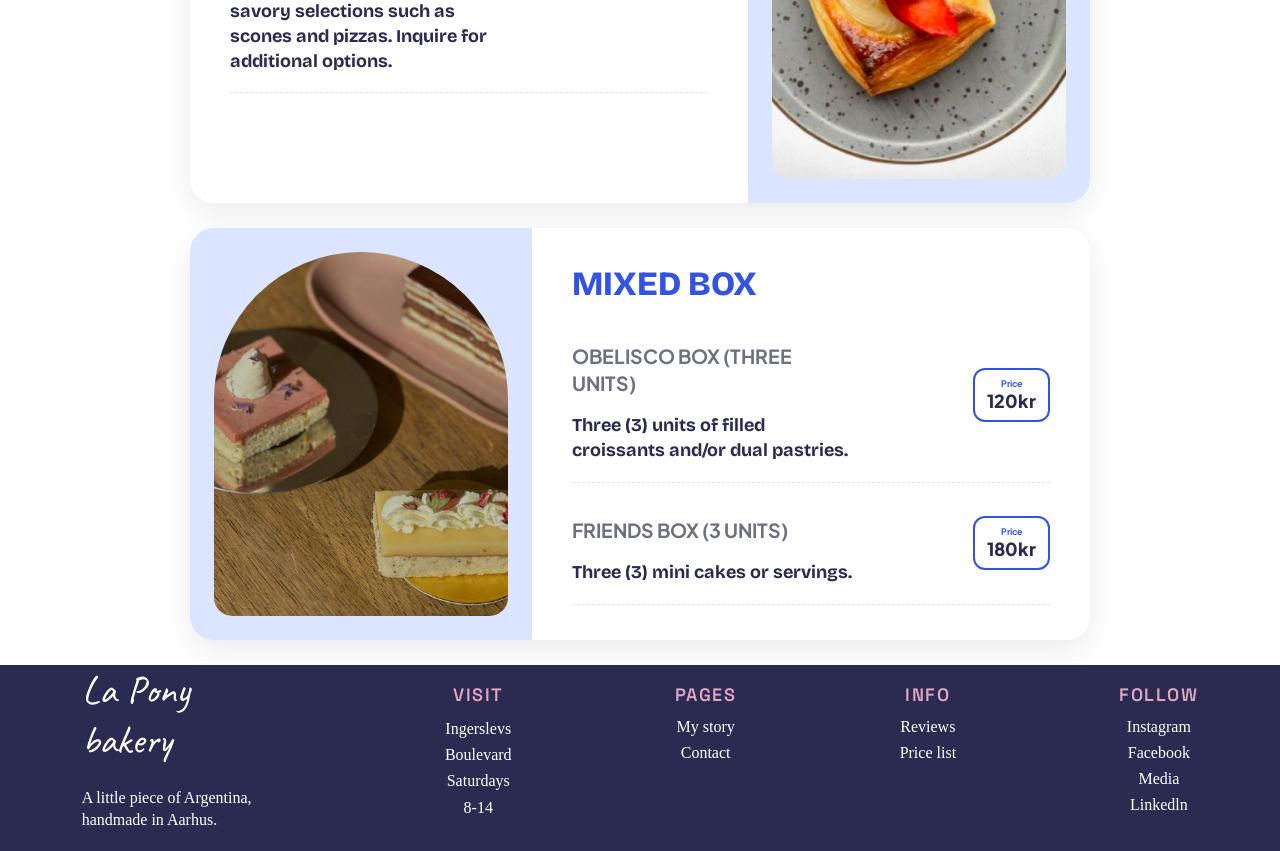
==== commit 429c9094: "Sprintproject_Version 6" ====
--- a/index.html
+++ b/index.html
@@ -311,7 +311,7 @@
         <div class="container">
             <div class="column image-col">
                 <div class="image">
-                    <img src="png/picture6.jpg" alt="Mixed Box" height="300" width="300">
+                    <img src="kroasant_files/mixed.jpg" alt="Mixed Box" height="300" width="300">
                 </div>
             </div>
 
--- a/mystyle.css
+++ b/mystyle.css
@@ -22,6 +22,7 @@
     background-attachment: fixed;
     margin: 0;
     min-height: 100vh;
+    scroll-behavior: smooth;
 }
 
 /* HEADER */
@@ -283,10 +284,14 @@
     margin: 0;
     position: relative;
     width: 100%;
+    height: 100%;
+    min-height: 340px;
 }
 
 .image img {
     width: 100%;
+    height: 100%;
+    min-height: 340px;
     border-radius: 160px 160px 20px 20px;
     display: block;
     object-fit: cover;
@@ -416,9 +421,9 @@
 .column.image-col {
     flex: 0 0 38%;
     background-color: #dbe5ff;
-    padding: 30px;
-    display: flex;
-    align-items: center;
+    padding: 24px;
+    display: flex;
+    align-items: stretch;
     justify-content: center;
 }
 
